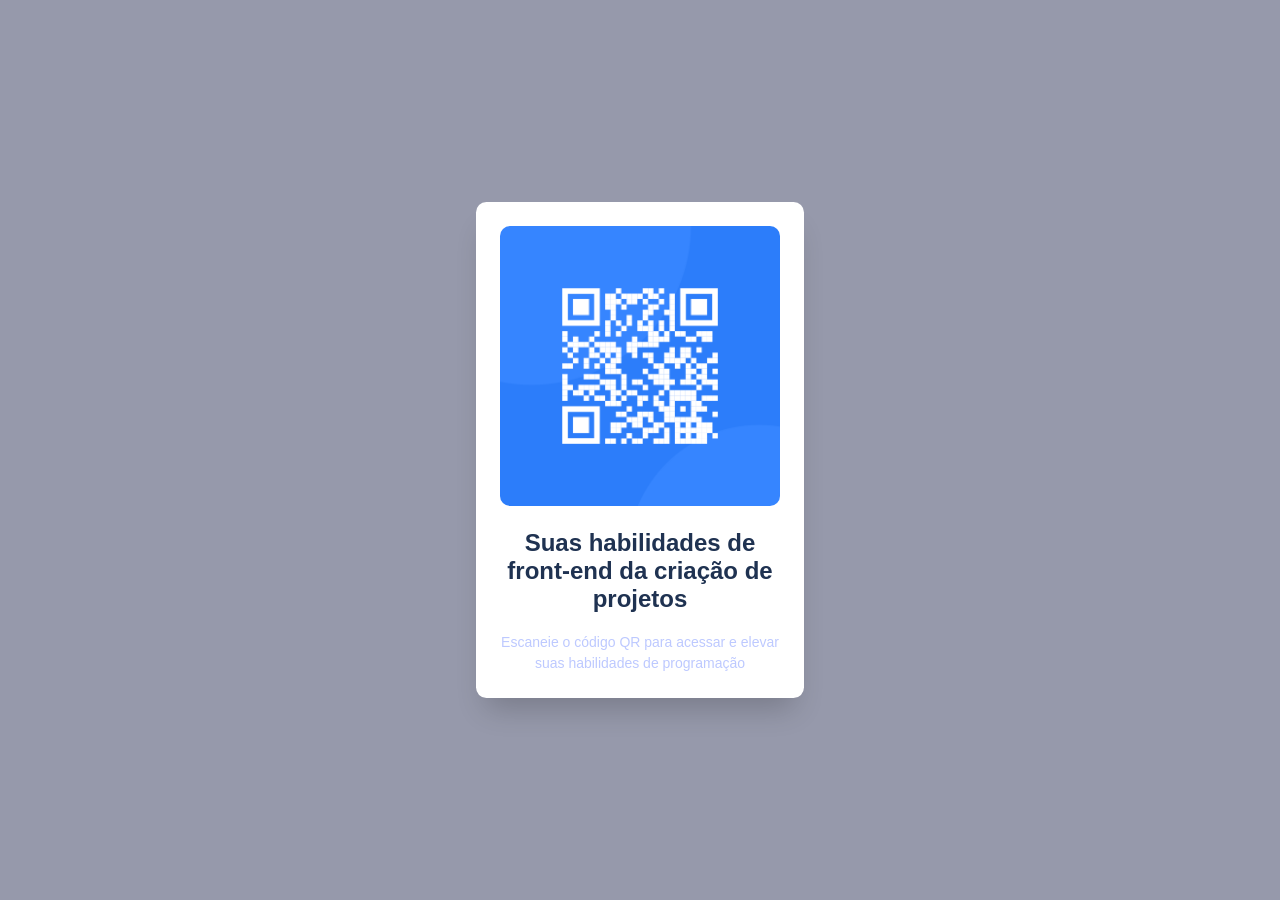
==== index.html @ 4884c772 "qr project html and css :)" ====
<!DOCTYPE html>
<html lang="en">
<head>
    <meta charset="UTF-8">
    <meta name="viewport" content="width=device-width, initial-scale=1.0">
    <title> Qr Code</title>

    <link rel="stylesheet" href="style.css">
    <link rel="icon" href="img/favicon-32x32.png" type="img/png">
    
    
</head>
<body>
    <main class="card">
        <img src="img/image-qr-code.png" alt="Qr Code" class="card-image">
        <h2> Suas habilidades de front-end da criação de projetos</h2>
        <p>Escaneie o código QR para acessar e elevar suas habilidades de programação</p>       
    </main>

    
</body>
</html>
---- style.css ----
*{
    margin: 0;
    padding: 0;
    box-sizing: border-box;
}

:root{
    --font-fammily: 'Outfit', sans-serif;   
    --font-size: 14px;
    --white: hsl(0, 0%, 100%);
    --color-300: hsl(231, 11%, 63%);
    --color-500: hsl(229, 100%, 87%);  
    --color-900: hsl(218, 44%, 22%);     
}

body{
    font-family:var(--font-fammily);
    font-size: var(--font-size);
    background: var(--color-300);
    padding:1.25rem;
    min-height: 100vh;
    display: flex;
    align-items: center;
    justify-content: center;
}

.card{
    background: var(--white);
    padding: 1.5rem;
    max-width: 20.5rem;
    border-radius: 0.65rem;
    box-shadow: 0 20px 30px -10px rgba(0,0,0,0.2);
}

.card-image{
    border-radius: 0.625rem;
    width: 100%;
    margin-bottom: 1.25rem;

}


.card h2{
    font-weight: 780;
    font-size: 1.5rem;
    color: var(--color-900);
    margin-bottom: 1.2rem;
    text-align: center;

}


.card p{
    font-weight: 400;
    color: var(--color-500);
    text-align: center;
    line-height: 1.5;
}


.card-footer{
    text-align: center;
    font-size: 0.65rem;
    color: var(--color-500);
    margin-top: 1.5rem;
}

.card-footer p, a{
    font-weight: 400;
    color: var(--color-500);
    text-align: center;
    align-items: center;
    line-height: 1.5;
}
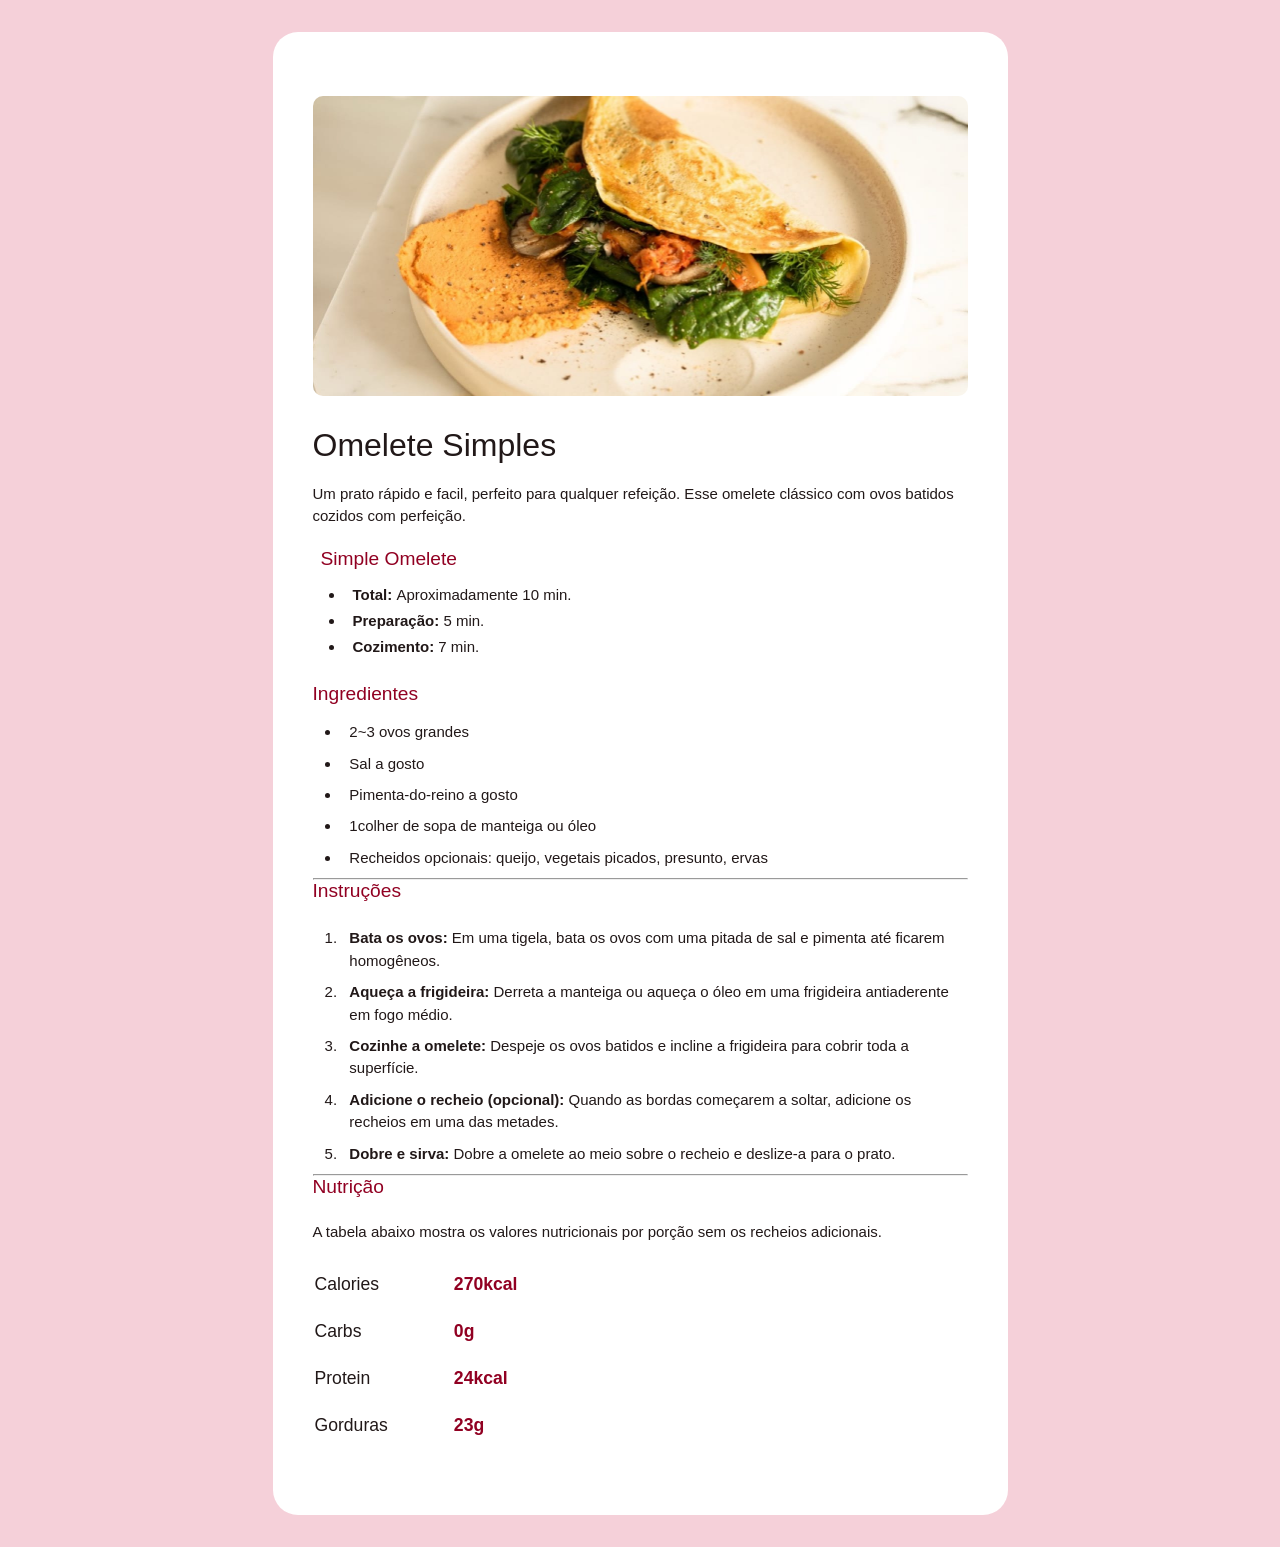
==== commit 19ae9d42: "receita-omelete html e css" ====
--- a/index.html
+++ b/index.html
@@ -3,20 +3,110 @@
 <head>
     <meta charset="UTF-8">
     <meta name="viewport" content="width=device-width, initial-scale=1.0">
-    <title> Qr Code</title>
+
+    <link rel="icon" type="image/png" size="32x32" href="img/favicon-32x32.png">
+
+    <title>Receita Omelete Simple</title>
 
     <link rel="stylesheet" href="style.css">
-    <link rel="icon" href="img/favicon-32x32.png" type="img/png">
-    
-    
 </head>
 <body>
-    <main class="card">
-        <img src="img/image-qr-code.png" alt="Qr Code" class="card-image">
-        <h2> Suas habilidades de front-end da criação de projetos</h2>
-        <p>Escaneie o código QR para acessar e elevar suas habilidades de programação</p>       
+<!--descript-->
+    <main class="title-main">
+        <header class="title-header">
+            <img src="img/image-omelette.jpeg" alt="Omelete Simples" class="img-title">
+            <h2 class="omelete-title">Omelete Simples</h2>
+            <p class="omelete-description">
+                Um prato rápido e facil, perfeito para qualquer refeição. Esse omelete clássico com ovos batidos cozidos com perfeição.
+            </p>
+        </header>
+
+<!--tempo-->
+            <section class="timer-prep">
+                <h3>
+                Simple Omelete
+                </h3>
+                <ul>
+                    <li><strong> Total: </strong> Aproximadamente 10 min.</li>
+                    <li><strong> Preparação: </strong> 5 min.</li>
+                    <li><strong> Cozimento: </strong> 7 min.</li>
+                </ul>
+            </section>
+
+<!--ingredientes-->
+        <section class="ingredients">
+            <h3>
+                Ingredientes
+            </h3>
+            
+            <ul>
+                <li> 2~3 ovos grandes</li>
+                <li> Sal a gosto</li>
+                <li> Pimenta-do-reino a gosto</li>
+                <li> 1colher de sopa de manteiga ou óleo</li>
+                <li> Recheidos opcionais: queijo, vegetais picados, presunto, ervas</li>
+            </ul>
+        </section>
+
+        <hr>
+
+<!--instruction-->
+        <section class="instruction">
+            <h3>Instruções</h3>
+                <ol>
+                    <li>
+                    <strong> Bata os ovos:</strong> Em uma tigela, bata os ovos com uma pitada de sal e pimenta até ficarem homogêneos.
+                    </li>
+
+                    <li>
+                    <strong>Aqueça a frigideira:</strong> Derreta a manteiga ou aqueça o óleo em uma frigideira antiaderente em fogo médio.
+                    </li>
+
+                    <li>
+                    <strong>Cozinhe a omelete:</strong> Despeje os ovos batidos e incline a frigideira para cobrir toda a superfície.
+                    </li>
+
+                    <li>
+                    <strong>Adicione o recheio (opcional):</strong> Quando as bordas começarem a soltar, adicione os recheios em uma das metades.
+                    </li>
+
+                    <li>
+                    <strong>Dobre e sirva:</strong> Dobre a omelete ao meio sobre o recheio e deslize-a para o prato.
+                    </li>
+                </ol>
+        </section>
+
+        <hr>
+
+<!--nutrition-->
+        <section class="nutrition">
+            <h3>
+                Nutrição
+            </h3>
+                <p>A tabela abaixo mostra os valores nutricionais por porção sem os recheios adicionais.</p>
+
+                <table>
+                        <tr>
+                            <td> Calories </td>
+                            <td class="value"> 270kcal</td>
+                        </tr>
+
+                        <tr>
+                            <td> Carbs</td>
+                            <td class="value"> 0g </td>
+                        </tr>
+
+                        <tr>
+                            <td> Protein</td>
+                            <td class="value"> 24kcal</td>
+                        </tr>
+                    
+                        <tr>
+                            <td> Gorduras</td>
+                            <td class="value">23g</td>
+                        </tr>
+                </table>
+        </section>
     </main>
-
-    
 </body>
 </html>
--- a/style.css
+++ b/style.css
@@ -1,74 +1,184 @@
+@import url('https://fonts.googleapis.com/css2?family=Nunito:ital,wght@0,200..1000;1,200..1000&display=swap');
+
+@import url('https://fonts.googleapis.com/css2?family=Nunito:ital,wght@0,200..1000;1,200..1000&display=swap');
+
+
+:root{
+    --font-size-s: 300;
+    --font-size-m: 500;
+    --font-size-l: 800;
+
+    --color-rosa: #F5D0D9;
+    --color-black: #211818;
+    --color-red: #910022;
+}
+
+
 *{
     margin: 0;
     padding: 0;
     box-sizing: border-box;
 }
 
-:root{
-    --font-fammily: 'Outfit', sans-serif;   
-    --font-size: 14px;
-    --white: hsl(0, 0%, 100%);
-    --color-300: hsl(231, 11%, 63%);
-    --color-500: hsl(229, 100%, 87%);  
-    --color-900: hsl(218, 44%, 22%);     
+body{
+    background: var(--color-rosa);
+    color: var(--color-black);
+    font-size: 15px;
+    font-family:'Outfit', sans-serif;
+    min-height: 100vh;
+    padding: 2rem 0;
+
+    display: flex;
+    justify-content: center;
+    align-items: center;
 }
 
-body{
-    font-family:var(--font-fammily);
-    font-size: var(--font-size);
-    background: var(--color-300);
-    padding:1.25rem;
-    min-height: 100vh;
-    display: flex;
-    align-items: center;
-    justify-content: center;
+.title-main{
+    background: white;
+    max-width: 735px;
+    border-radius: 25px;
+    padding: 40px;
 }
 
-.card{
-    background: var(--white);
-    padding: 1.5rem;
-    max-width: 20.5rem;
-    border-radius: 0.65rem;
-    box-shadow: 0 20px 30px -10px rgba(0,0,0,0.2);
+/*descript*/
+
+.title-header{
+    margin-top: 1.5rem;
 }
 
-.card-image{
-    border-radius: 0.625rem;
+.img-title {
     width: 100%;
-    margin-bottom: 1.25rem;
-
+    border-radius: 10px;
+    margin-bottom: 33px;
+    display: block;
 }
 
-
-.card h2{
-    font-weight: 780;
-    font-size: 1.5rem;
-    color: var(--color-900);
-    margin-bottom: 1.2rem;
-    text-align: center;
-
+.omelete-title{
+    font-family: 'Outfit', sans-serif;
+    color: var(--color-black);
+    font-size: 2rem;
+    font-weight: 400;
+    margin-bottom: 1.4rem;
+    line-height: 1;
 }
 
+.omelete-description{
+    line-height: 1.5;
+}
 
-.card p{
-    font-weight: 400;
-    color: var(--color-500);
-    text-align: center;
+/*tempo*/
+.timer-prep{
+    color: var(--color-black);
+    padding: 0.5rem;
+    margin: 0.75rem 0;
+}
+
+.timer-prep h3{
+    color: var(--color-red);
+    font-size: 1.2rem;
+    font-weight: 300;
+    margin-bottom: 1rem;
+}
+
+.timer-prep ul{
+    padding-left: 1.5rem;
+}
+
+.timer-prep li{
+    margin-bottom: 0.55rem;
+    padding-left: 0.5rem;
+    color: var(--color-black);
+}
+
+/*ingredients*/
+.ingredients h3{
+    color: var(--color-red);
+    font-size: 1.2rem;
+    font-weight: 300;
+    margin-bottom: 1rem;
+}
+
+.ingredients ul{
+    padding-left: 1.8rem;
+}
+
+.ingredients li{
+    margin-bottom: 0.55rem;
+    padding-left: 0.5rem;
     line-height: 1.5;
 }
 
 
-.card-footer{
-    text-align: center;
-    font-size: 0.65rem;
-    color: var(--color-500);
-    margin-top: 1.5rem;
+/*instruction*/
+.instruction h3{
+    color: var(--color-red);
+    font-size: 1.2rem;
+    font-weight: 300;
+    margin-bottom: 1.6rem;
 }
 
-.card-footer p, a{
-    font-weight: 400;
-    color: var(--color-500);
-    text-align: center;
-    align-items: center;
+.instruction ol{
+    padding-left: 1.8rem;
+}
+
+.instruction li{
+    margin-bottom: 0.55rem;
+    padding-left: 0.5rem;
     line-height: 1.5;
 }
+
+/*nutrition*/
+.nutrition h3{
+    color: var(--color-red);
+    font-size: 1.2rem;
+    font-weight: 300;
+    margin-bottom: 1.6rem;
+}
+
+.nutrition p{
+    margin-bottom: 1.2rem;
+}
+
+
+.nutrition table{
+    display: flex;
+    flex-direction: column;
+    margin-bottom: 1.6rem;
+    font-size: 1rem;
+}
+
+
+.nutrition td{
+    color: bold black;
+    font-size: 1.1rem;
+}
+
+.nutrition .value{
+    color: var(--color-red);
+    font-weight: 600;
+    padding: 0.75rem 4rem;
+}
+
+
+
+
+
+
+
+
+
+
+
+
+
+
+
+
+
+
+
+
+
+
+
+
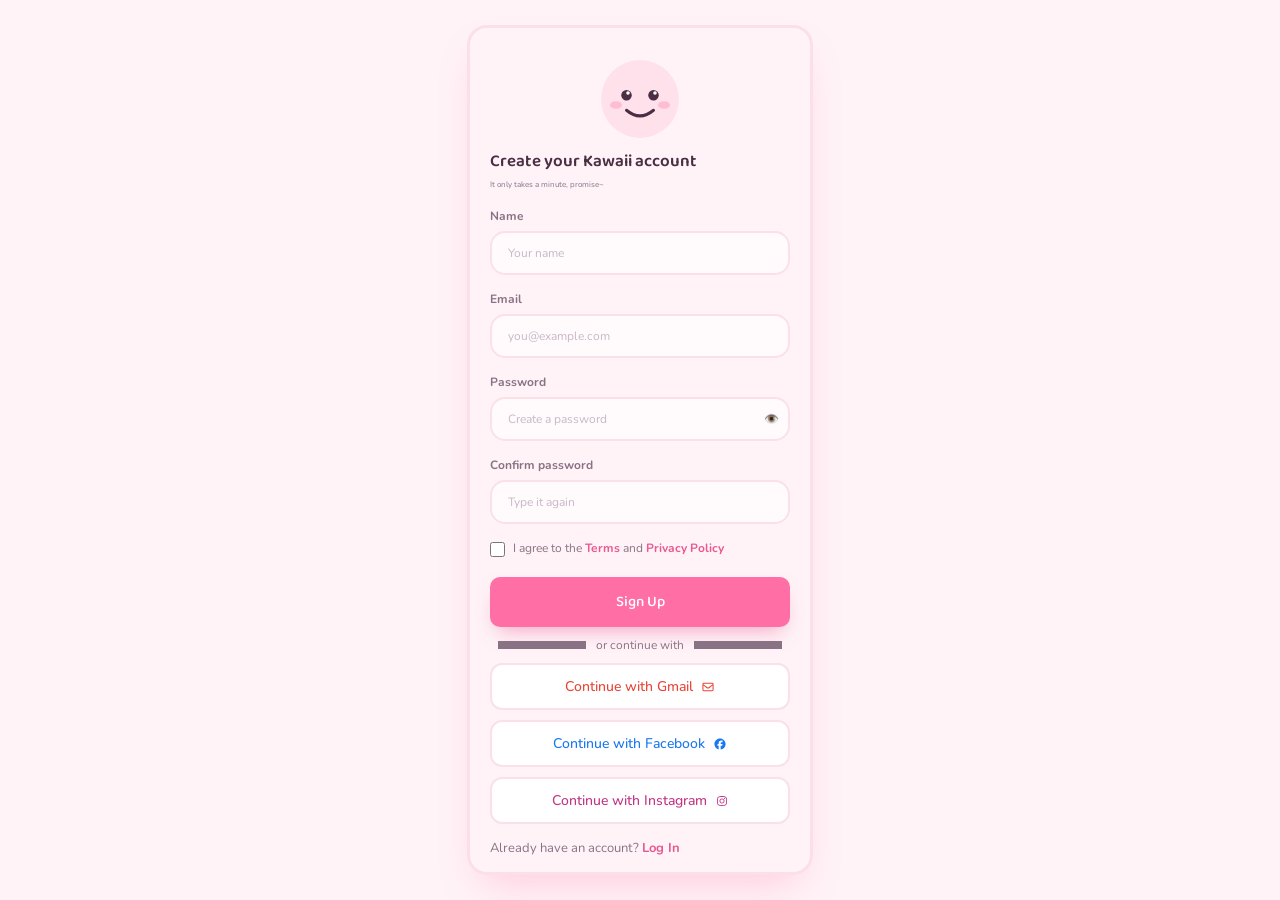
==== commit 9e1cecc1: "sign up" ====
--- a/index.html
+++ b/index.html
@@ -1,112 +1,109 @@
+
 <!DOCTYPE html>
-<html lang="en">
+<html lang="pt-BR">
 <head>
     <meta charset="UTF-8">
     <meta name="viewport" content="width=device-width, initial-scale=1.0">
 
-    <link rel="icon" type="image/png" size="32x32" href="img/favicon-32x32.png">
+    <link rel="preconnect" href="https://fonts.googleapis.com">
+    <link rel="preconnect" href="https://fonts.gstatic.com" crossorigin>
+    <link href="https://fonts.googleapis.com/css2?family=Baloo+2:wght@500;600;700;800&family=Nunito:wght@400;600;700&display=swap" rel="stylesheet">
+    <link rel="stylesheet" href="style.css">
 
-    <title>Receita Omelete Simple</title>
-
-    <link rel="stylesheet" href="style.css">
+    <title>Sign Up · Kawaii</title>
 </head>
 <body>
-<!--descript-->
-    <main class="title-main">
-        <header class="title-header">
-            <img src="img/image-omelette.jpeg" alt="Omelete Simples" class="img-title">
-            <h2 class="omelete-title">Omelete Simples</h2>
-            <p class="omelete-description">
-                Um prato rápido e facil, perfeito para qualquer refeição. Esse omelete clássico com ovos batidos cozidos com perfeição.
-            </p>
-        </header>
 
-<!--tempo-->
-            <section class="timer-prep">
-                <h3>
-                Simple Omelete
-                </h3>
-                <ul>
-                    <li><strong> Total: </strong> Aproximadamente 10 min.</li>
-                    <li><strong> Preparação: </strong> 5 min.</li>
-                    <li><strong> Cozimento: </strong> 7 min.</li>
-                </ul>
-            </section>
+<div class="blob blob-a"></div>
+<div class="blob blob-b"></div>
+<div class="blob blob-c"></div>
 
-<!--ingredientes-->
-        <section class="ingredients">
-            <h3>
-                Ingredientes
-            </h3>
-            
-            <ul>
-                <li> 2~3 ovos grandes</li>
-                <li> Sal a gosto</li>
-                <li> Pimenta-do-reino a gosto</li>
-                <li> 1colher de sopa de manteiga ou óleo</li>
-                <li> Recheidos opcionais: queijo, vegetais picados, presunto, ervas</li>
-            </ul>
+<main class="page">
+    <div class="card">
+
+        <div class="mascot" aria-hidden="true">
+            <svg viewBox="0 0 120 120" class="mascot-svg">
+                <circle cx="60" cy="60" r="52" fill="#FFE1EC"/>
+                <circle cx="42" cy="55" r="7" fill="#4A2E44"/>
+                <circle cx="78" cy="55" r="7" fill="#4A2E44"/>
+                <circle cx="44" cy="52" r="2.4" fill="#fff"/>
+                <circle cx="80" cy="52" r="2.4" fill="#fff"/>
+                <path d="M42 75 Q60 90 78 75" stroke="#4A2E44" stroke-width="4" fill="none" stroke-linecap="round"/>
+                <ellipse cx="28" cy="68" rx="8" ry="5" fill="#FFB4CC" opacity="0.8"/>
+                <ellipse cx="92" cy="68" rx="8" ry="5" fill="#FFB4CC" opacity="0.8"/>
+            </svg>
+        </div>
+
+        <h1 class="title">Create your Kawaii account</h1>
+        <p class="subtitle">It only takes a minute, promise~</p>
+
+        <form class="signup-form" id="signupForm" novalidate>
+
+            <div class="field">
+                <label for="name" class="field-label">Name</label>
+                <input type="text" name="name" id="name" class="text-input" placeholder="Your name" required>
+                <span class="field-error"> </span>
+            </div>
+
+            <div class="field">
+                <label for="email" class="field-label">Email</label>
+                <input type="email" name="email" id="email" class="text-input" placeholder="you@example.com" required>
+                <span class="field-error"></span>
+            </div>
+
+            <div class="field">
+                <label for="password" class="field-label">Password</label>
+                <div class="password-wrap">
+                    <input type="password" name="password" id="password" class="text-input" placeholder="Create a password" required minlength="8">
+                    <button type="button" class="toggle-visibility" aria-label="Show password">👁️</button>
+                </div>
+                <div class="strength-meter">
+                    <span></span><span></span><span></span>
+                </div>
+                <span class="field-error"></span>
+            </div>
+
+            <div class="field">
+                <label for="confirmPassword" class="field-label">Confirm password</label>
+                <input type="password" id="confirmPassword" name="confirmPassword" class="text-input" placeholder="Type it again" required>
+                <span class="field-error" id="confirmError"></span>
+            </div>
+
+            <label class="terms">
+                <input type="checkbox" id="terms" name="terms" required>
+                <span>I agree to the <a href="#">Terms</a> and <a href="#">Privacy Policy</a></span>
+            </label>
+
+            <button type="submit" class="signup-btn" id="signupBtn">
+                <span class="btn-label">Sign Up</span>
+            </button>
+        </form>
+
+        <div class="divider"><span>or continue with</span></div>
+
+        <section class="social-login">
+            <button type="button" class="social-btn gmail" data-provider="Google">
+                Continue with Gmail
+                <svg xmlns="http://www.w3.org/2000/svg" viewBox="0 0 640 640"><path d="M125.4 128C91.5 128 64 155.5 64 189.4C64 190.3 64 191.1 64.1 192L64 192L64 448C64 483.3 92.7 512 128 512L512 512C547.3 512 576 483.3 576 448L576 192L575.9 192C575.9 191.1 576 190.3 576 189.4C576 155.5 548.5 128 514.6 128L125.4 128zM528 256.3L528 448C528 456.8 520.8 464 512 464L128 464C119.2 464 112 456.8 112 448L112 256.3L266.8 373.7C298.2 397.6 341.7 397.6 373.2 373.7L528 256.3zM112 189.4C112 182 118 176 125.4 176L514.6 176C522 176 528 182 528 189.4C528 193.6 526 197.6 522.7 200.1L344.2 335.5C329.9 346.3 310.1 346.3 295.8 335.5L117.3 200.1C114 197.6 112 193.6 112 189.4z"/></svg>
+            </button>
+            <button type="button" class="social-btn facebook" data-provider="Facebook">
+                Continue with Facebook
+                <svg xmlns="http://www.w3.org/2000/svg" viewBox="0 0 640 640"><path d="M576 320C576 178.6 461.4 64 320 64C178.6 64 64 178.6 64 320C64 440 146.7 540.8 258.2 568.5L258.2 398.2L205.4 398.2L205.4 320L258.2 320L258.2 286.3C258.2 199.2 297.6 158.8 383.2 158.8C399.4 158.8 427.4 162 438.9 165.2L438.9 236C432.9 235.4 422.4 235 409.3 235C367.3 235 351.1 250.9 351.1 292.2L351.1 320L434.7 320L420.3 398.2L351 398.2L351 574.1C477.8 558.8 576 450.9 576 320z"/></svg>
+            </button>
+            <button type="button" class="social-btn instagram" data-provider="Instagram">
+                Continue with Instagram
+                <svg xmlns="http://www.w3.org/2000/svg" viewBox="0 0 640 640"><path d="M320.3 205C256.8 204.8 205.2 256.2 205 319.7C204.8 383.2 256.2 434.8 319.7 435C383.2 435.2 434.8 383.8 435 320.3C435.2 256.8 383.8 205.2 320.3 205zM319.7 245.4C360.9 245.2 394.4 278.5 394.6 319.7C394.8 360.9 361.5 394.4 320.3 394.6C279.1 394.8 245.6 361.5 245.4 320.3C245.2 279.1 278.5 245.6 319.7 245.4zM413.1 200.3C413.1 185.5 425.1 173.5 439.9 173.5C454.7 173.5 466.7 185.5 466.7 200.3C466.7 215.1 454.7 227.1 439.9 227.1C425.1 227.1 413.1 215.1 413.1 200.3zM542.8 227.5C541.1 191.6 532.9 159.8 506.6 133.6C480.4 107.4 448.6 99.2 412.7 97.4C375.7 95.3 264.8 95.3 227.8 97.4C192 99.1 160.2 107.3 133.9 133.5C107.6 159.7 99.5 191.5 97.7 227.4C95.6 264.4 95.6 375.3 97.7 412.3C99.4 448.2 107.6 480 133.9 506.2C160.2 532.4 191.9 540.6 227.8 542.4C264.8 544.5 375.7 544.5 412.7 542.4C448.6 540.7 480.4 532.5 506.6 506.2C532.8 480 541 448.2 542.8 412.3C544.9 375.3 544.9 264.5 542.8 227.5zM495 452C487.2 471.6 472.1 486.7 452.4 494.6C422.9 506.3 352.9 503.6 320.3 503.6C287.7 503.6 217.6 506.2 188.2 494.6C168.6 486.8 153.5 471.7 145.6 452C133.9 422.5 136.6 352.5 136.6 319.9C136.6 287.3 134 217.2 145.6 187.8C153.4 168.2 168.5 153.1 188.2 145.2C217.7 133.5 287.7 136.2 320.3 136.2C352.9 136.2 423 133.6 452.4 145.2C472 153 487.1 168.1 495 187.8C506.7 217.3 504 287.3 504 319.9C504 352.5 506.7 422.6 495 452z"/></svg>
+            </button>
         </section>
 
-        <hr>
+        <p class="account-sign">
+            Already have an account? <a href="#">Log In</a>
+        </p>
+    </div>
+</main>
 
-<!--instruction-->
-        <section class="instruction">
-            <h3>Instruções</h3>
-                <ol>
-                    <li>
-                    <strong> Bata os ovos:</strong> Em uma tigela, bata os ovos com uma pitada de sal e pimenta até ficarem homogêneos.
-                    </li>
+<div class="toast" id="toast"></div>
 
-                    <li>
-                    <strong>Aqueça a frigideira:</strong> Derreta a manteiga ou aqueça o óleo em uma frigideira antiaderente em fogo médio.
-                    </li>
-
-                    <li>
-                    <strong>Cozinhe a omelete:</strong> Despeje os ovos batidos e incline a frigideira para cobrir toda a superfície.
-                    </li>
-
-                    <li>
-                    <strong>Adicione o recheio (opcional):</strong> Quando as bordas começarem a soltar, adicione os recheios em uma das metades.
-                    </li>
-
-                    <li>
-                    <strong>Dobre e sirva:</strong> Dobre a omelete ao meio sobre o recheio e deslize-a para o prato.
-                    </li>
-                </ol>
-        </section>
-
-        <hr>
-
-<!--nutrition-->
-        <section class="nutrition">
-            <h3>
-                Nutrição
-            </h3>
-                <p>A tabela abaixo mostra os valores nutricionais por porção sem os recheios adicionais.</p>
-
-                <table>
-                        <tr>
-                            <td> Calories </td>
-                            <td class="value"> 270kcal</td>
-                        </tr>
-
-                        <tr>
-                            <td> Carbs</td>
-                            <td class="value"> 0g </td>
-                        </tr>
-
-                        <tr>
-                            <td> Protein</td>
-                            <td class="value"> 24kcal</td>
-                        </tr>
-                    
-                        <tr>
-                            <td> Gorduras</td>
-                            <td class="value">23g</td>
-                        </tr>
-                </table>
-        </section>
-    </main>
+<script src="script.js"></script>
 </body>
 </html>
--- a/style.css
+++ b/style.css
@@ -1,18 +1,19 @@
-@import url('https://fonts.googleapis.com/css2?family=Nunito:ital,wght@0,200..1000;1,200..1000&display=swap');
-
-@import url('https://fonts.googleapis.com/css2?family=Nunito:ital,wght@0,200..1000;1,200..1000&display=swap');
-
-
-:root{
-    --font-size-s: 300;
-    --font-size-m: 500;
-    --font-size-l: 800;
-
-    --color-rosa: #F5D0D9;
-    --color-black: #211818;
-    --color-red: #910022;
-}
-
+:root {
+    --pink-bg: #FFF3F7;
+    --pink-blob: #FFD5E5;
+    --lavender-blob: #E4D9FF;
+    --mint-blob: #D2F5E3;
+    --primary: #FF6FA5;
+    --primary-dark: #E85A90;
+    --plum: #4A2E44;
+    --plum-soft: #8A7285;
+    --card-bg: #FFFFFF;
+    --border: #FBE0EA;
+    --danger: #E8536B;
+    --success: #4FCB8D;
+    --font-display: 'Baloo 2', system-ui, sans-serif;
+    --font-body: 'Nunito', system-ui, sans-serif;
+}
 
 *{
     margin: 0;
@@ -21,164 +22,317 @@
 }
 
 body{
-    background: var(--color-rosa);
-    color: var(--color-black);
-    font-size: 15px;
-    font-family:'Outfit', sans-serif;
+    font-family: var(--font-body);
+    color:var(--plum);
+    background: var(--pink-bg);
     min-height: 100vh;
-    padding: 2rem 0;
-
+    overflow: hidden;
+    position: relative;
+    display: flex;
+    justify-content: center;
+}
+
+/*title*/
+
+.page{
+    padding: 17px 13px;
     display: flex;
     justify-content: center;
     align-items: center;
-}
-
-.title-main{
-    background: white;
-    max-width: 735px;
-    border-radius: 25px;
-    padding: 40px;
-}
-
-/*descript*/
-
-.title-header{
-    margin-top: 1.5rem;
-}
-
-.img-title {
+    min-height: 100vh;
+    z-index: 1;
+    position: relative;
+}
+
+.card{
+    padding: 18px 20px 15px;
+    border-radius: 20px;
+    box-shadow: 0 20px 40px -16px rgba(255, 111, 165, 0.35);
+    border: 3px solid var(--border);
     width: 100%;
+    max-width: 400px;
+}
+
+.mascot{
+    display: flex;
+    justify-content: center;
+    margin-top: 8px;
+}
+
+.mascot-svg{
+    height: 30%;
+    width: 30%;
+}
+
+.title{
+    font-family: var(--font-display);
+    font-size: 17px;
+    font-weight: 600;
+    color: var(--plum);
+    margin: 4px 0 4px;
+}
+
+.subtitle{
+    font-size: 8px;
+    color: var(--plum-soft);
+    margin: 0 0 18px;
+}
+
+/*sign up password*/
+
+.signup-form{
+    text-align: left;
+}
+
+.field{
+    margin-bottom: 16px;
+}
+
+.field-label{
+    display: block;
+    font-size: 12px;
+    font-weight: 700;
+    color: var(--plum-soft);
+    margin-bottom: 7px;
+}
+
+.text-input{
+    background: #FFFBFD;
+    font-family: var(--font-body);
+    font-size: 12px;
+    color: var(--plum);
+    border-radius: 15px;
+    border: 2px solid var(--border);
+    width: 100%;
+    padding: 12px 16px;
+    outline: none;
+    transition: border-color 0.15s ease, box-shadow 0.15s ease
+}
+
+
+.text-input::placeholder{
+    color:#C9B7C4;
+}
+
+.text-input:focus{
+    border-color: var(--primary);
+    box-shadow: 0 0 0 4px rgba(255, 111, 165, 0.15);
+}
+
+.text-input.invalid{
+    border-color: var(--danger);
+}
+
+.field-error{
+    color: var(--danger);
+    font-size: 12px;
+    margin-top: 5px;
+    min-height: 15px;
+    display: none;
+
+}
+
+.password-wrap{
+    position: relative;
+}
+
+
+.password-wrap .text-input{
+    padding-top: 12px;
+}
+
+
+.toggle-visibility{
+    background: none;
+    border: none;
+    font-size: 12px;
+    padding: 6px;
+    top: 50%;
+    position: absolute;
+    right: 5px;
+    line-height: 1;
+    transform: translateY(-50%);
+}
+
+
+.terms{
+    color: var(--plum-soft);
+    font-size: 12px;
+    cursor: pointer;
+    gap: 8px;
+    margin: 8px 0 20px;
+
+    display: flex;
+    align-items: flex-start;
+
+}
+
+.terms input{
+    margin-top: 2px;
+    accent-color: var(--primary);
+    width: 15px;
+    height: 15px;
+    flex-shrink: 0;
+}
+
+.terms a{
+    color: var(--primary-dark);
+    font-weight: 700;
+    text-decoration: none;
+}
+
+.terms a:hover{
+    text-decoration: underline;
+}
+
+.signup-btn{
+    background: var(--primary);
+    color: #fff;
+    font-family: var(--font-display);
+    font-size: 15px ;
+    font-weight: 500;
+    width:100%;
+    padding: 13px;
+    cursor: pointer;
     border-radius: 10px;
-    margin-bottom: 33px;
-    display: block;
-}
-
-.omelete-title{
-    font-family: 'Outfit', sans-serif;
-    color: var(--color-black);
-    font-size: 2rem;
-    font-weight: 400;
-    margin-bottom: 1.4rem;
-    line-height: 1;
-}
-
-.omelete-description{
-    line-height: 1.5;
-}
-
-/*tempo*/
-.timer-prep{
-    color: var(--color-black);
-    padding: 0.5rem;
-    margin: 0.75rem 0;
-}
-
-.timer-prep h3{
-    color: var(--color-red);
-    font-size: 1.2rem;
-    font-weight: 300;
-    margin-bottom: 1rem;
-}
-
-.timer-prep ul{
-    padding-left: 1.5rem;
-}
-
-.timer-prep li{
-    margin-bottom: 0.55rem;
-    padding-left: 0.5rem;
-    color: var(--color-black);
-}
-
-/*ingredients*/
-.ingredients h3{
-    color: var(--color-red);
-    font-size: 1.2rem;
-    font-weight: 300;
-    margin-bottom: 1rem;
-}
-
-.ingredients ul{
-    padding-left: 1.8rem;
-}
-
-.ingredients li{
-    margin-bottom: 0.55rem;
-    padding-left: 0.5rem;
-    line-height: 1.5;
-}
-
-
-/*instruction*/
-.instruction h3{
-    color: var(--color-red);
-    font-size: 1.2rem;
-    font-weight: 300;
-    margin-bottom: 1.6rem;
-}
-
-.instruction ol{
-    padding-left: 1.8rem;
-}
-
-.instruction li{
-    margin-bottom: 0.55rem;
-    padding-left: 0.5rem;
-    line-height: 1.5;
-}
-
-/*nutrition*/
-.nutrition h3{
-    color: var(--color-red);
-    font-size: 1.2rem;
-    font-weight: 300;
-    margin-bottom: 1.6rem;
-}
-
-.nutrition p{
-    margin-bottom: 1.2rem;
-}
-
-
-.nutrition table{
+    border: none;
+    box-shadow:  0 10px 20px -8px rgba(232, 90, 144, 0.55);
+    transition: transform 0.5s ease, background 0.4s ease, box-shadow 0.4s ease;
+}
+
+.signup-btn:hover{
+    background: var(--primary-dark);
+    transform: translateY(-2px)
+}
+
+.signup-btn:active{
+    transform: translateY(2px);
+}
+
+.signup-btn:disable {
+    opacity: 0.6;
+    cursor: not-allowed;
+    transform: none;
+}
+
+.signup-btn:focus-visible,
+.text-input:focus-visible,
+.social-btn:focus-visible,
+.toggle-visibility:focus-visible{
+    outline: 3px solid var(--lavender-blob);
+    outline-offset: 2px;
+}
+
+/*account other*/
+
+.divider{
+    color: var(--plum-soft);
+    font-size: 12px;
+    margin: 10px 8px;
+    display: flex;
+    align-items: center;
+    gap: 10px;
+}
+
+.divider::before,
+.divider::after{
+    content: "";
+    background: var(--plum-soft);
+    height:8px;
+    flex:1;
+}
+
+.social-login{
     display: flex;
     flex-direction: column;
-    margin-bottom: 1.6rem;
-    font-size: 1rem;
-}
-
-
-.nutrition td{
-    color: bold black;
-    font-size: 1.1rem;
-}
-
-.nutrition .value{
-    color: var(--color-red);
+    gap: 10px;
+}
+
+.social-btn{
+    background: #fff;
+    font-family: var(--font-body);
+    font-weight: 500;
+    font-size: 14px;
+    color: var(--plum);
+    border-radius: 12px;
+    border: 2px solid var(--border);
+    width: 100%;
+    padding: 12px;
+    gap: 8px;
+    cursor: pointer;
+
+    display: flex;
+    align-items: center;
+    justify-content: center;
+}
+
+.social-btn svg{
+    width: 14px;
+    height: 14px;
+    fill: currentColor;
+}
+
+.social-btn.gmail { color: #EA4335; }
+.social-btn.facebook { color: #1877F2; }
+.social-btn.instagram { color: #C13584; }
+
+
+.social-btn:hover{
+    border-color: currentColor;
+    transform: translateY(-1px);
+}
+
+/*account sing*/
+.account-sign{
+    margin: 15px 0 0;
+    font-size: 13px;
+    color: var(--plum-soft);
+}
+
+.account-sign a{
+    font-weight: 700;
+    color: var(--primary-dark);
+    text-decoration: none;
+}
+
+.account-sign a:hover{
+    text-decoration: underline;
+}
+
+.toast{
+    background: var(--primary);
+    color:#fff;
+    font-size: 12px;
     font-weight: 600;
-    padding: 0.75rem 4rem;
-}
-
-
-
-
-
-
-
-
-
-
-
-
-
-
-
-
-
-
-
-
-
-
-
-
+    border-radius: 12px;
+    padding: 12px 20px;
+    position: fixed;
+    left: 50%;
+    bottom: 25px;
+    z-index: 10;
+    pointer-events: none;
+    opacity: 0;
+    transform: translateY(-50%, 20px);
+
+    transition: opacity 0.2s ease, transform 0.2 ease;
+}
+
+.toast.show{
+    opacity: 1;
+    transform: translate(-50%, 0);
+}
+
+.toast.error{
+    background: var(--danger);
+}
+
+.toast.sucess{
+    background: var(--success);
+}
+
+@media (max-width: 420px) {
+    .card {
+        padding: 28px 22px 22px;
+        border-radius: 22px;
+    }
+}
